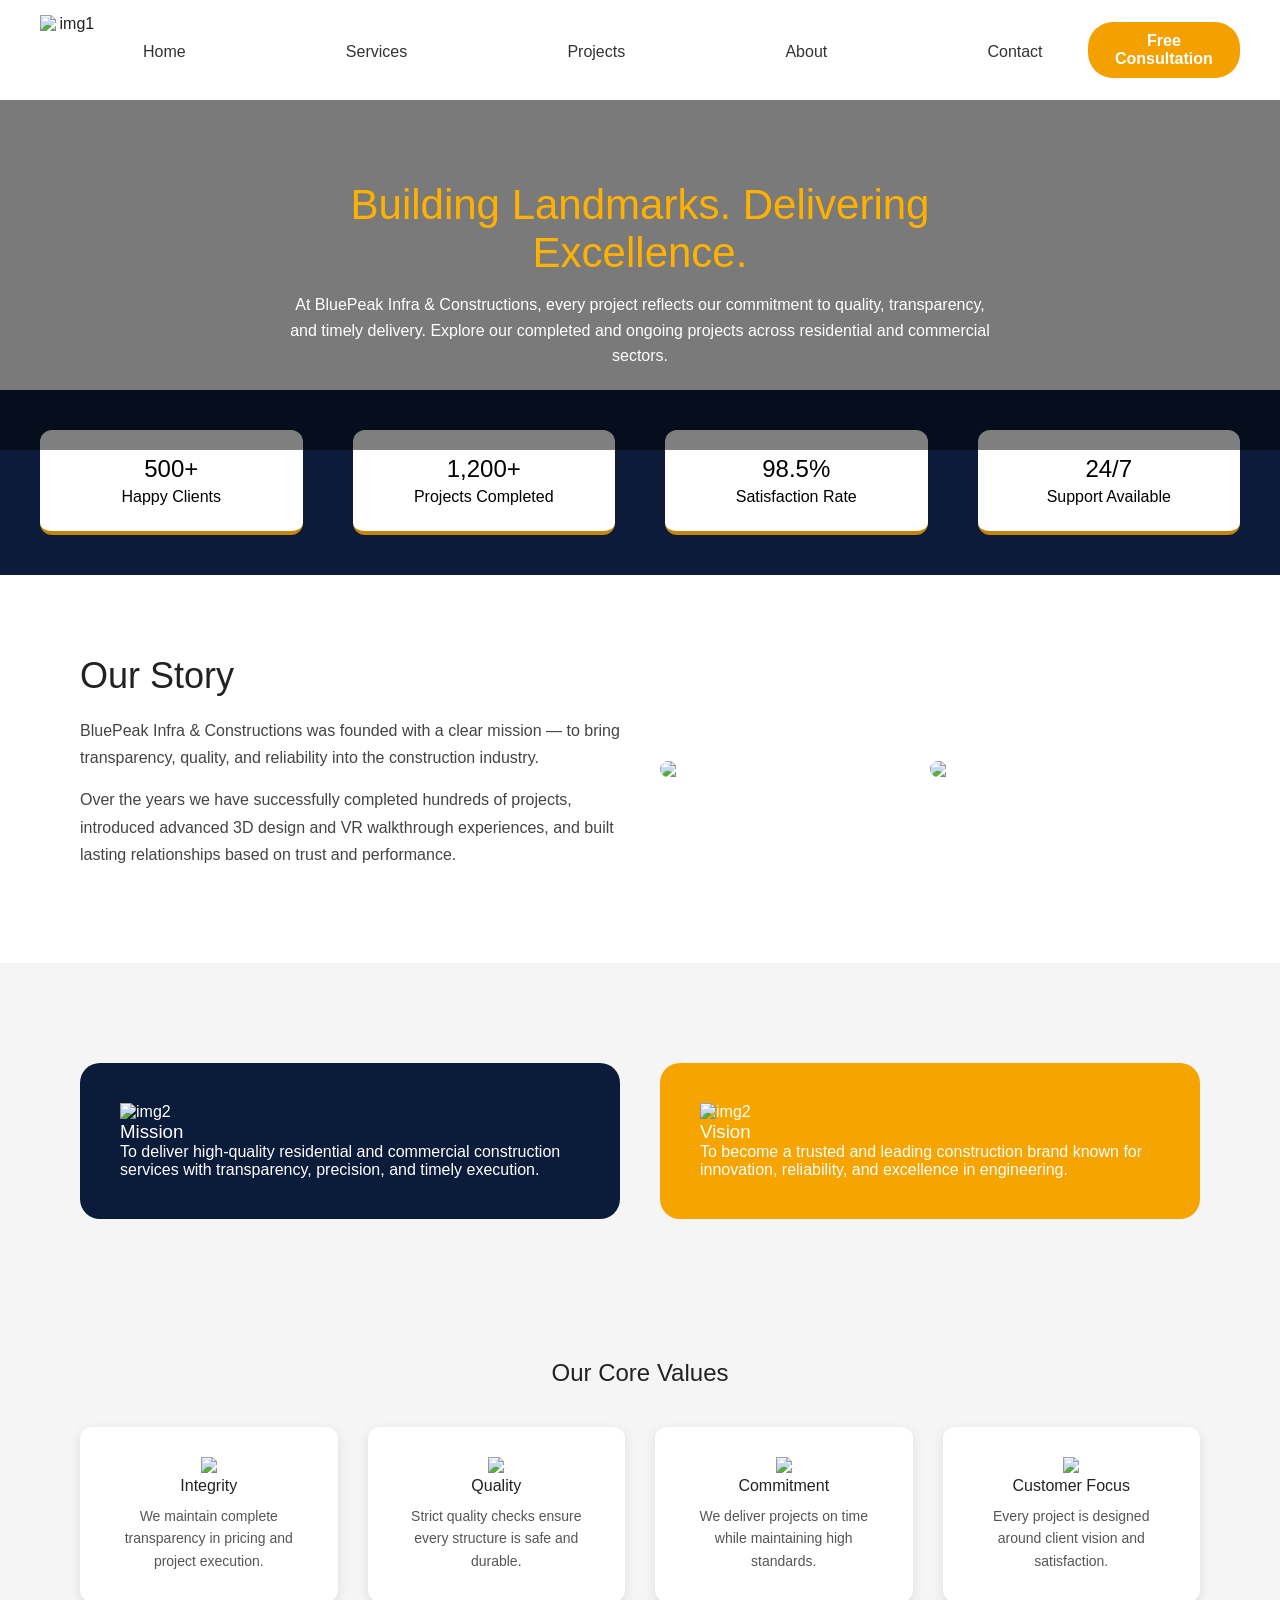
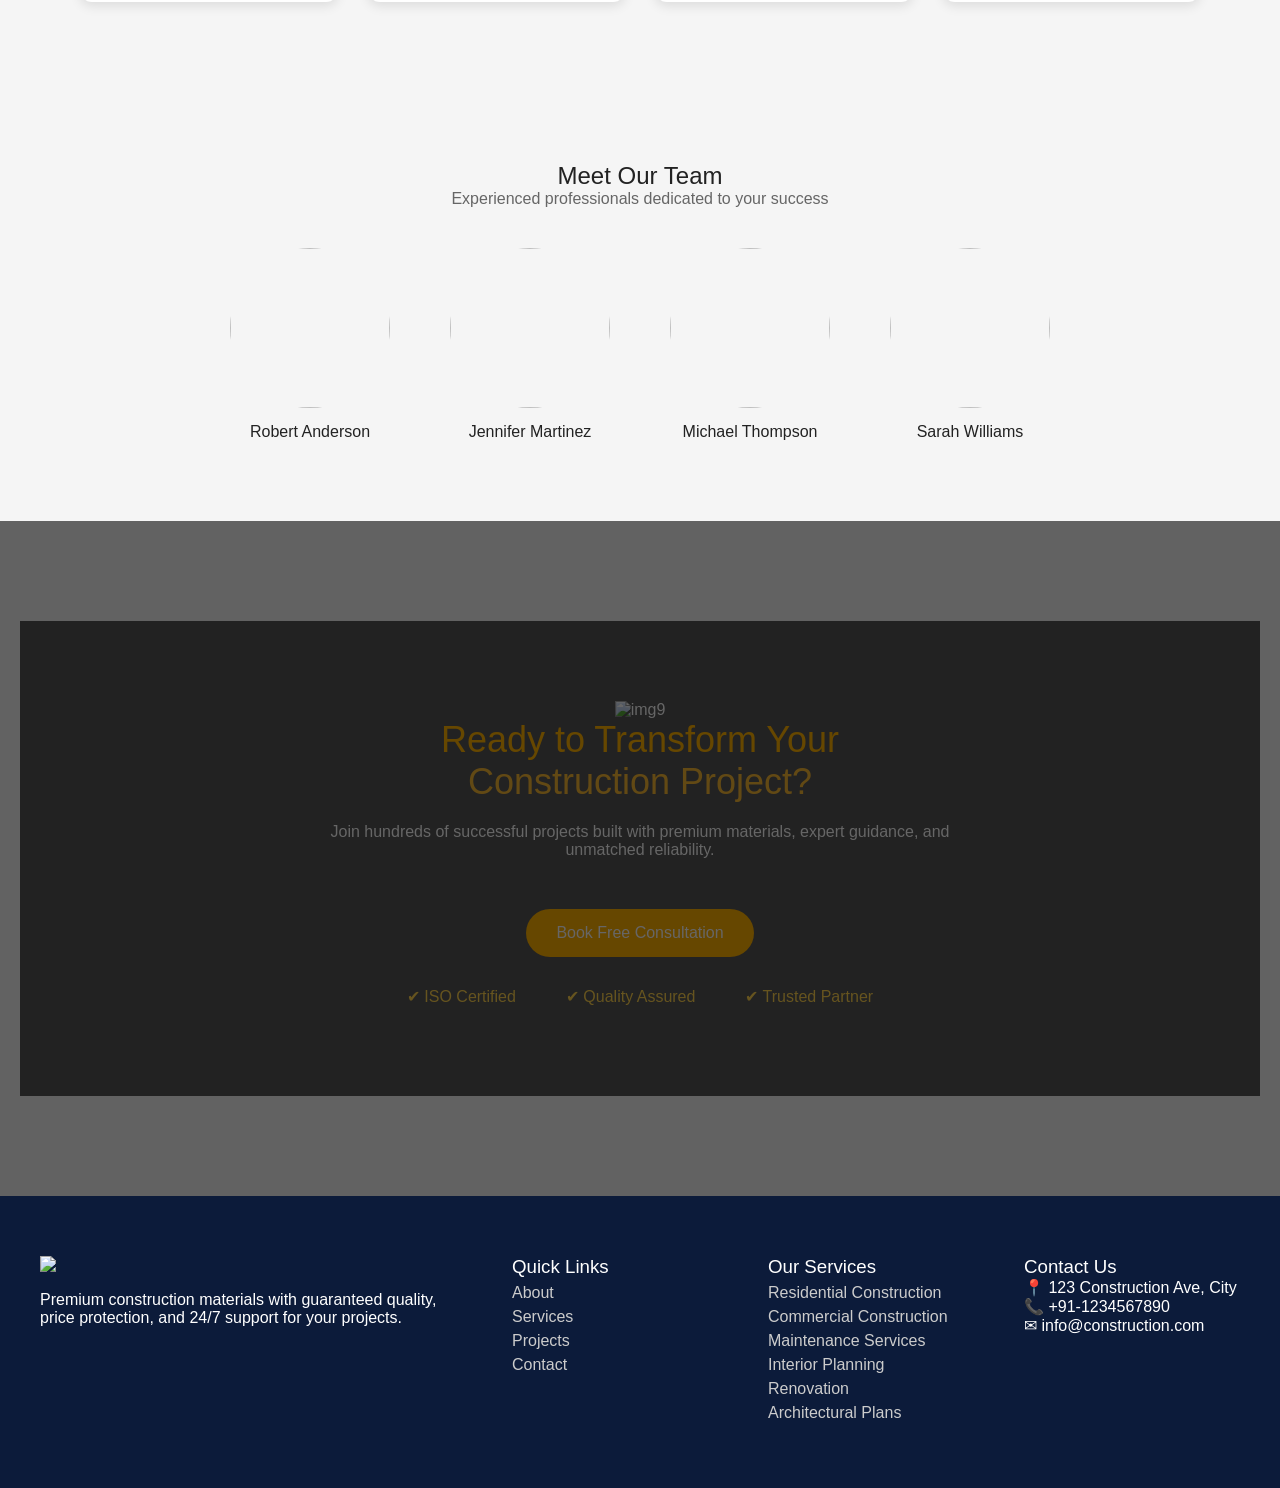
==== about.html @ 659f1d64 "constructsite" ====
<!DOCTYPE html>
<html lang="en">
<head>
<meta charset="UTF-8">
<meta name="viewport" content="width=device-width, initial-scale=1.0">
<title>BluePeak Construction</title>
  <link rel="preconnect" href="https://fonts.googleapis.com">
<link rel="preconnect" href="https://fonts.gstatic.com" crossorigin>
<link href="https://fonts.googleapis.com/css2?family=Oswald:wght@200..700&display=swap" rel="stylesheet">
<link rel="stylesheet" href="/Assets/css/style.css">
<link rel="stylesheet" href="/css/style.css">
<link rel="stylesheet" href="/images/image.png">
</head>

<body>

<!-- Navbar -->
<header>

  <div class="overall">
       <nav>
    <img src="/Assets/css/images/image1.png" alt="img1">
    <ul>
      <li><a href="/Assets/index.html">Home</a></li>
      <li><a href="/Assets/services.html">Services</a></li>
      <li><a href="/Assets/projects.html">Projects</a></li>
      <li><a href="/Assets/about.html">About</a></li>
      <li><a href="/Assets/contact.html">Contact</a></li>
      </ul>
    <button class="consult-btn">Free Consultation</button>
     </nav>
  </div>
</header>

<!-- HERO -->

<section class="hero">

<div class="hero-content">

<h1>Building Landmarks. Delivering Excellence.</h1>

<p>
At BluePeak Infra & Constructions, every project reflects our commitment
to quality, transparency, and timely delivery. Explore our completed and
ongoing projects across residential and commercial sectors.
</p>

</div>

</section>



<!-- STATS -->

<section class="stats">

<div class="stat-card">
<h2>500+</h2>
<p>Happy Clients</p>
</div>

<div class="stat-card">
<h2>1,200+</h2>
<p>Projects Completed</p>
</div>

<div class="stat-card">
<h2>98.5%</h2>
<p>Satisfaction Rate</p>
</div>

<div class="stat-card">
<h2>24/7</h2>
<p>Support Available</p>
</div>

</section>



<!-- OUR STORY -->

<section class="story">

<div class="story-text">

<h2>Our Story</h2>

<p>
BluePeak Infra & Constructions was founded with a clear mission —
to bring transparency, quality, and reliability into the construction
industry.
</p>

<p>
Over the years we have successfully completed hundreds of projects,
introduced advanced 3D design and VR walkthrough experiences, and
built lasting relationships based on trust and performance.
</p>

</div>

<div class="story-images">

<img src="/Assets/images/image22.png">
<img src="/Assets/images/image23.png">

</div>

</section>



<!-- MISSION & VISION -->

<section class="mission-vision">

<div class="mission">
<img src="/Assets/images/image37.png" alt="img2" width="100">
<h3>Mission</h3>

<p>
To deliver high-quality residential and commercial construction services
with transparency, precision, and timely execution.
</p>

</div>

<div class="vision">
<img src="/Assets/images/image38.jpg" alt="img2" width="100">
<h3>Vision</h3>

<p>
To become a trusted and leading construction brand known for
innovation, reliability, and excellence in engineering.
</p>

</div>

</section>



<!-- CORE VALUES -->

<section class="values">

<h2>Our Core Values</h2>

<div class="value-container">

<div class="value-card">
  <img src="/Assets/images/image28.png" width="100">
<h4>Integrity</h4>
<p>We maintain complete transparency in pricing and project execution.</p>
</div>

<div class="value-card">
  <img src="/Assets/images/image30.png" width="100">
<h4>Quality</h4>
<p>Strict quality checks ensure every structure is safe and durable.</p>
</div>

<div class="value-card">
  <img src="/Assets/images/image31.png" width="100">
<h4>Commitment</h4>
<p>We deliver projects on time while maintaining high standards.</p>
</div>

<div class="value-card">
  <img src="/Assets/images/image32.png" width="100">
<h4>Customer Focus</h4>
<p>Every project is designed around client vision and satisfaction.</p>
</div>

</div>

</section>



<!-- TEAM -->

<section class="team">

<h2>Meet Our Team</h2>

<p class="team-sub">
Experienced professionals dedicated to your success
</p>

<div class="team-container">

<div class="member">
<img src="/Assets/images/image33.png">
<h4>Robert Anderson</h4>
</div>

<div class="member">
<img src="/Assets/images/image35.png">
<h4>Jennifer Martinez</h4>
</div>

<div class="member">
<img src="/Assets/images/image36.png">
<h4>Michael Thompson</h4>
</div>

<div class="member">
<img src="/Assets/images/image34.png">
<h4>Sarah Williams</h4>
</div>

</div>

</section>
<!-- CTA SECTION -->
<section class="cta">

<div class="cta-overlay" >
<img src="/Assets/images/image9.png" alt="img9">

<h2>Ready to Transform Your<br> <span>Construction Project?</span></h2>

<p>
Join hundreds of successful projects built with premium materials,
expert guidance, and unmatched reliability.
</p>

<button>Book Free Consultation</button>

<div class="cta-features">
<span>✔ ISO Certified</span>
<span>✔ Quality Assured</span>
<span>✔ Trusted Partner</span>
</div>

</section>
<!-- FOOTER -->
<footer>

<div class="footer-container">

<div class="footer-logo">
<img src="/Assets/images/image1.png">
<p>
Premium construction materials with guaranteed quality,
price protection, and 24/7 support for your projects.
</p>
</div>

<div class="footer-links">
<h3>Quick Links</h3>
<a href="#">About</a>
<a href="#">Services</a>
<a href="#">Projects</a>
<a href="#">Contact</a>
</div>

<div class="footer-services">
<h3>Our Services</h3>
<a href="#">Residential Construction</a>
<a href="#">Commercial Construction</a>
<a href="#">Maintenance Services</a>
<a href="#">Interior Planning</a>
<a href="#">Renovation</a>
<a href="#">Architectural Plans</a>
</div>

<div class="footer-contact">
<h3>Contact Us</h3>
<p>📍 123 Construction Ave, City</p>
<p>📞 +91-1234567890</p>
<p>✉ info@construction.com</p>
</div>

</div>

</footer>

</body>
</html>
---- css/style.css ----
*{
margin:0;
padding:0;
box-sizing:border-box;
font-family:oswald;
font-weight: 100;
}

/* NAVBAR */

.navbar{
display:flex;
justify-content:space-between;
align-items:center;
padding:15px 80px;
background:#f3f3f3;
}

.logo img{
height:50px;
}

.nav-links a{
margin:0 18px;
text-decoration:none;
color:#333;
font-weight:500;
}

.nav-links a:first-child{
color:#f4a100;
}

.consult-btn{
background:#f4a100;
border:none;
padding:10px 20px;
border-radius:25px;
cursor:pointer;
font-weight:600;
}



/* HERO */

.hero{
height: 350vh;
background:("/Assets/css/images/image9.png") center/cover;
display:flex;
align-items:center;
justify-content:space-evenly;
padding:0 100px;
position:relative;
}
.hero{
 width: 100%;
    height: 100vh;
    margin: auto;
    overflow: hidden;

  }
.hero>img{
  width: 150%;
        height: 100%;
        animation-name: BannerImg;
        animation-duration: 5s;
        animation-timing-function: ease;
        animation-iteration-count: infinite;

}

@keyframes BannerImg{
    0%{transform: scale(1.0);width: 80%;height: 80vh;}
    50%{transform: scale(1.3);width: 80%;height: 80vh;}
    100%{transform: scale(1.0);width: 80%;height: 80vh;}
}

.hero-text{
position: relative;
    height: 100vh;
    display: flex;
    justify-content: space-evenly;
    align-items: center;
    color: white;
background-color: rgba(40,52,81, .92);
}



/* DARK OVERLAY */

.hero::before{
content:"";
position:absolute;
top:0;
left:0;
width:100%;
height:100%;
background:rgba(0,0,0,0.45);
}

.hero-text{
color:white;
max-width:550px;
position:relative;
}

.hero-text h1{
font-size:60px;
font-weight:300;
line-height:1.2;
}

.hero-text span{
color:#f4a100;
font-weight:700;
}

.hero-text p{
margin-top:20px;
font-size:18px;
color:#ddd;
}



/* FORM CARD */

.form-card{
position:relative;
width:350px;
background:rgba(255,255,255,0.08);
padding:30px;
border-radius:12px;
border:2px solid #f4a100;
backdrop-filter:blur(10px);
}

.form-card h2{
color:white;
margin-bottom:20px;
text-align:center;
}

.form-card input,
.form-card select{
width:100%;
padding:12px;
margin:10px 0;
border-radius:8px;
border:none;
font-size:14px;
}

.form-card label{
color:white;
font-size:14px;
margin-top:10px;
display:block;
}

.book-btn{
margin-top:15px;
width:100%;
padding:12px;
border:none;
background:#f4a100;
border-radius:25px;
font-weight:600;
cursor:pointer;
}

/* SERVICES */

/* NAVBAR */

header{
background:white;
padding:15px 40px;
align-items:center;
justify-content:space-evenly;
text-align: center;
}


.nav-overall{
   width: 70px;
   height: 70px;
   display:flex;
   
}

nav>img{

    width: 70px;
    height: 70px;
}
nav{

    display: flex;
    justify-content: space-evenly;
    align-items: center;
    

}
nav>ul
{
    display:flex;
    justify-content: space-evenly;
    width: 100%;
    height: 100%;
    gap: 100px;
    align-items:center;
}
nav>ul>li{
    list-style-type: none;
    font-family: 'oswald';
    font-weight: 600;
    
}
nav>button{
    background-color: orange;
    padding: 10px 20px 10px 8px;
    border: none;
    border-radius: 30px;

}
nav>button>span{
    background-color: white;
    padding: 5px 10px;
    border-radius: 18px;
   
}
nav a{
margin:0 15px;
text-decoration:none;
color:#333;
font-weight:500;
}


.services{
padding:60px;
text-align:center;
}

.service-grid{
display:grid;
grid-template-columns:repeat(3,1fr);
gap:30px;
margin-top:40px;
}

.card{
background:white;
padding:15px;
border-radius:8px;
flex-wrap: wrap;
    gap: 1.5rem;
    display: block;
    
}

.card img{
width:100%;
border-radius:6px;
flex: 1 1 40rem;
animation: fadeLeft .4s linear .4s backwards;
}

.card h3{
margin-top:10px;
}

.card p{
font-size:14px;
color:#555;
}


/* CLIENTS */

.clients{
background:#0b1d3a;
color:white;
text-align:center;
padding:50px;
}

.clients h2{
color:#ffb400;
margin-bottom:10px;
}


/* WHY */

.why{
padding:60px;
text-align:center;
}

.why-grid{
display:flex;
gap:20px;
margin-top:40px;

}

.why-card{
background:white;
padding:20px;
border-radius:8px;
padding:15px;
border-radius:8px;
flex-wrap: wrap;
gap: 1.5rem;
display: block;
}

@media(max-width:900px){

.hero{
flex-direction:column;
text-align:center;
padding:40px;
}

.hero-text h1{
font-size:36px;
}

.service-grid{
grid-template-columns:repeat(2,1fr);
}

.why-grid{
grid-template-columns:repeat(2,1fr);
}

}

@media(max-width:600px){

header{
padding:15px 20px;
}

nav{
position:absolute;
top:70px;
left:0;
width:100%;
background:white;
display:none;
flex-direction:column;
text-align:center;
}

nav a{
display:block;
padding:15px;
border-bottom:1px solid #eee;
}

nav.active{
display:flex;
}

.menu-toggle{
display:block;
}

.consult-btn{
display:none;
}

.service-grid{
grid-template-columns:1fr;
}

.why-grid{
grid-template-columns:1fr;
}

.hero-text h1{
font-size:28px;
}

}


*{
margin:0;
padding:0;
box-sizing:border-box;
font-family:Arial, Helvetica, sans-serif;
}

body{
background:#f5f7fb;
}

/* TESTIMONIAL */

.testimonial{
background:#0c1b3a;
color:white;
text-align:center;
padding:80px 20px;
}

.testimonial h2{
font-size:32px;
margin-bottom:10px;
}

.sub{
color:#bbb;
margin-bottom:40px;
}

.testimonial-card{
background:#2c3b55;
max-width:700px;
margin:auto;
padding:30px;
border-radius:10px;
}

.quote{
font-size:40px;
color:#f7b733;
}

.stars{
color:#f7b733;
font-size:20px;
margin:10px 0;
}

.review{
line-height:1.6;
margin-bottom:20px;
}

.client{
display:flex;
align-items:center;
gap:15px;
justify-content:center;
}

.client img{
width:50px;
height:50px;
border-radius:50%;
}

.stats{
display:flex;
justify-content:space-around;
margin-top:50px;
flex-wrap:wrap;
}

.stats h3{
color:#f7b733;
font-size:28px;
}

/* PARTNERS */

.partners{
text-align:center;
padding:60px 20px;
background:#fff;
}

.partners h2{
margin-bottom:10px;
}

.logos{
margin-top:30px;
display:flex;
flex-wrap:wrap;
justify-content:center;
gap:30px;
}

.logos img{
height:40px;
filter:grayscale(100%);
}

/* CTA */

.cta{
padding:100px 20px;
position:relative;
}

.cta-overlay{
background:rgba(10,25,60,0.85);
padding:60px;
text-align:center;
color:white;
}

.cta h2{
font-size:34px;
margin-bottom:20px;
}

.cta span{
color:#f7b733;
}

.cta p{
max-width:700px;
margin:auto;
margin-bottom:25px;
}

.cta button{
background:#f7b733;
border:none;
padding:14px 28px;
font-size:16px;
border-radius:30px;
cursor:pointer;
}

.cta-features{
margin-top:25px;
display:flex;
justify-content:center;
gap:30px;
flex-wrap:wrap;
}

/* about section */
*{
margin:0;
padding:0;
box-sizing:border-box;
font-family:Arial, Helvetica, sans-serif;
}

/* NAVBAR */

.navbar{
display:flex;
justify-content:space-between;
align-items:center;
padding:15px 80px;
background:#f3f3f3;
}

.logo img{
height:50px;
}

.nav-links a{
margin:0 18px;
text-decoration:none;
color:#333;
font-weight:500;
}

.nav-links a:first-child{
color:#f4a100;
}

.consult-btn{
background:#f4a100;
border:none;
padding:10px 20px;
border-radius:25px;
cursor:pointer;
font-weight:600;
}


/* HERO */

.hero{
height:420px;
background:url("/Assets/images/image28.png") center/cover;
display:flex;
align-items:center;
justify-content:center;
text-align:center;
color:white;
position:relative;
}

.hero::before{
content:"";
position:absolute;
width:100%;
height:100%;
background:rgba(0,0,0,0.5);
}

.hero-content{
position:relative;
max-width:700px;
}

.hero h1{
font-size:42px;
color:#f6a400;
margin-bottom:15px;
}

.hero p{
line-height:1.6;
}


/* STATS */

.stats{
display:flex;
justify-content:center;
gap: 50px;
margin-top:-60px;
padding-bottom:80px;
}

.stat-card {
background:white;
text-decoration-color: rgb(17, 17, 17);
padding:25px 40px;
border-radius:12px;
text-align:center;
background: white;
color:black;
border-bottom:4px solid #c5840d;


}


.stat-card h2{
color:black;
margin-bottom:5px;
}



/* STORY */

.story{
display:flex;
gap:40px;
padding:80px;
align-items:center;
background:white;
}

.story-text{
flex:1;
}

.story-text h2{
margin-bottom:20px;
font-size:30px;
}

.story-images{
display:flex;
gap:20px;
}

.story-images img{
width:250px;
border-radius:12px;
}


/* MISSION VISION */

.mission-vision{
display:flex;
gap:30px;
padding:60px 80px;
}

.mission{
background:#0b1b3a;
color:white;
padding:40px;
border-radius:20px;
flex:1;
}

.vision{
background:#f6a400;
color:white;
padding:40px;
border-radius:20px;
flex:1;
}


/* VALUES */

.values{
padding:80px;
text-align:center;
}

.values h2{
margin-bottom:40px;
}

.value-container{
display:flex;
gap:30px;
justify-content:center;
}

.value-card{
background:white;
padding:30px;
border-radius:12px;
box-shadow:0 5px 15px rgba(0,0,0,0.08);
width:250px;
}

.value-card h4{
margin-bottom:10px;
}


/* TEAM */

.team{
padding:80px;
text-align:center;
}

.team-sub{
margin-bottom:40px;
color:#666;
}

.team-container{
display:flex;
justify-content:center;
gap:50px;
font-weight:bolder;
}

.member img{
width:160px;
height:160px;
border-radius:50%;
object-fit:cover;
margin-bottom:15px;
}

.cta-overlay{
background:rgba(0,0,0,0.65);
padding:80px 20px;
width:100%;
}

.cta-overlay h1{
color:#f6b600;
font-size:40px;
margin-bottom:15px;
}

.cta-overlay p{
color:white;
font-size:16px;
margin-bottom:30px;
}

.cta-btn{
background:#f6b600;
border:none;
padding:14px 28px;
font-size:16px;
border-radius:25px;
cursor:pointer;
font-weight:bold;
}

.cta-btn:hover{
background:#ffcc33;
}
/* FOOTER */

footer{
background:#0c1b3a;
color:white;
padding:60px 20px;
}

.footer-container{
max-width:1200px;
margin:auto;
display:grid;
grid-template-columns:2fr 1fr 1fr 1fr;
gap:40px;
}

footer a{
display:block;
color:#ccc;
text-decoration:none;
margin:6px 0;
}

footer a:hover{
color:#f7b733;
}

.footer-logo img{
width:180px;
margin-bottom:15px;
}

/* RESPONSIVE */

@media(max-width:900px){

.footer-container{
grid-template-columns:1fr 1fr;
}
}

@media only screen and (max-width:330px){
    nav{
        display: block;
        text-align: center;
    }
    nav>ul{
        display: block;
        text-align: center;
        width: 100%;
        margin: 10px 0px;
    }
  }

  /* contact section */
  /* NAVBAR */

header{
background:white;
padding:15px 40px;
align-items:center;
justify-content:space-evenly;
text-align: center;
}


.nav-overall{
   width: 70px;
   height: 70px;
   display:flex;
   
}

nav>img{

    width: 70px;
    height: 70px;
}
nav{

    display: flex;
    justify-content: space-evenly;
    align-items: center;
    

}
nav>ul
{
    display:flex;
    justify-content: space-evenly;
    width: 100%;
    height: 100%;
    gap: 100px;
    align-items:center;
}
nav>ul>li{
    list-style-type: none;
    font-family: 'oswald';
    font-weight: 600;
    
}
nav>button{
    background-color: orange;
    padding: 10px 20px 10px 8px;
    border: none;
    border-radius: 30px;

}
nav>button>span{
    background-color: white;
    padding: 5px 10px;
    border-radius: 18px;
   
}
nav a{
margin:0 15px;
text-decoration:none;
color:#333;
font-weight:500;
}
/* HERO */

.hero{
height:420px;
background:url("/Assets/images/image28.png") center/cover;
display:flex;
align-items:center;
justify-content:center;
text-align:center;
color:white;
position:relative;
}

.hero::before{
content:"";
position:absolute;
width:100%;
height:100%;
background:rgba(0,0,0,0.5);
}

.hero-content{
position:relative;
max-width:700px;
}

.hero h1{
font-size:42px;
color:#f6a400;
margin-bottom:15px;
}

.hero p{
line-height:1.6;
}

  
.contact-section {
  padding: 60px 40px;
}

.container {
  display: flex;
  gap: 40px;
}

/* LEFT SIDE */
.contact-left {
  flex: 1;
}

.contact-left h2 {
  font-size: 32px;
  margin-bottom: 30px;
}

.contact-left span {
  color: orange;
}

.info-grid {
  display: grid;
  grid-template-columns: repeat(2, 1fr);
  gap: 20px;
}

.card {
  background: #fff;
  padding: 20px;
  border-radius: 10px;
  box-shadow: 0 4px 10px rgba(0,0,0,0.1);
}

.card h3 {
  margin-bottom: 10px;
}

/* RIGHT SIDE */
.contact-right {
  flex: 1;
  background: #fff;
  padding: 30px;
  border-radius: 10px;
}

.contact-right h2 {
  margin-bottom: 20px;
}

form {
  display: flex;
  flex-direction: column;
  gap: 15px;
}

.form-row {
  display: flex;
  gap: 10px;
}

input, select, textarea {
  width: 100%;
  padding: 12px;
  border-radius: 8px;
  border: 1px solid #ddd;
  font-size: 14px;
}

textarea {
  height: 120px;
  resize: none;
}

button {
  background: orange;
  color: #fff;
  padding: 12px;
  border: none;
  border-radius: 25px;
  cursor: pointer;
  font-size: 16px;
}

button:hover {
  background: #e69500;
}


/* RESPONSIVE */
@media (max-width: 768px) {
  .container {
    flex-direction: column;
  }

  .info-grid {
    grid-template-columns: 1fr;
  }

  .form-row {
    flex-direction: column;
  }
}
.story-section{
background:#f4f4f4;
padding:80px 80px;
font-family:Arial;
}

/* STORY AREA */

.story-container{
display:flex;
gap:60px;
align-items:flex-start;
margin-bottom:60px;
}

.story-text{
flex:1;
}

.story-text h2{
font-size:36px;
margin-bottom:20px;
}

.story-text p{
line-height:1.7;
color:#444;
margin-bottom:15px;
}

.story-images{
flex:1;
position:relative;
}

.img-large{
width:70%;
border-radius:15px;
}

.img-small{
width:45%;
position:absolute;
right:0;
top:40px;
border-radius:15px;
}

/* MISSION VISION */

.mission-vision{
display:flex;
gap:40px;
margin-top:40px;
}

.mission-card,
.vision-card{
flex:1;
padding:40px;
border-radius:20px;
color:white;
}

.mission-card{
background:#0c1b33;
}

.vision-card{
background:#f59e0b;
}

.icon{
font-size:35px;
margin-bottom:15px;
}

.mission-card h3,
.vision-card h3{
font-size:24px;
margin-bottom:15px;
}

.mission-card p,
.vision-card p{
line-height:1.6;
}
.values-team{
padding:80px 60px;
background:#f4f4f4;
text-align:center;
font-family:Arial;
}

.section-title{
font-size:32px;
margin-bottom:40px;
}

/* Core Values */

.values-container{
display:flex;
justify-content:center;
gap:30px;
flex-wrap:wrap;
margin-bottom:80px;
}

.value-card{
background:white;
padding:30px;
width:260px;
border-radius:12px;
box-shadow:0 4px 12px rgba(0,0,0,0.1);
text-align:center;
}

.value-card .icon{
font-size:32px;
margin-bottom:10px;
}

.value-card h3{
margin-bottom:10px;
}

.value-card p{
font-size:14px;
color:#555;
line-height:1.6;
}

/* Team Section */

.team-title{
margin-top:20px;
}

.team-subtitle{
color:#666;
margin-bottom:40px;
}

.team-container{
display:flex;
justify-content:center;
gap:60px;
flex-wrap:wrap;
}

.team-card{
text-align:center;
}

.team-card img{
width:180px;
height:180px;
border-radius:50%;
object-fit:cover;
margin-bottom:10px;
}

.team-card h4{
font-size:18px;
}
*{
margin:0;
padding:0;
box-sizing:border-box;
font-family:Arial, Helvetica, sans-serif;
}

/* MAP SECTION */

.map-section{
padding:60px 120px;
background:#f4f4f4;
}

.map-container{
position:relative;
border-radius:15px;
overflow:hidden;
}

.map-img{
width:100%;
height:350px;
object-fit:cover;
border-radius:15px;
}

.location-card{
position:absolute;
top:30px;
left:30px;
background:white;
padding:20px 25px;
border-radius:12px;
box-shadow:0 5px 20px rgba(0,0,0,0.1);
}

.location-card h3{
font-size:18px;
margin-bottom:5px;
}

.location-card p{
color:#555;
font-size:14px;
}



/* CTA SECTION */

.cta-section{
height:420px;
display:flex;
align-items:center;
justify-content:center;
text-align:center;
position:relative;
}

.cta-overlay{
background:rgba(0,0,0,0.65);
padding:80px 20px;
width:100%;
}

.cta-overlay h1{
color:#f6b600;
font-size:40px;
margin-bottom:15px;
}

.cta-overlay p{
color:white;
font-size:16px;
margin-bottom:30px;
}

.cta-btn{
background:#f6b600;
border:none;
padding:14px 28px;
font-size:16px;
border-radius:25px;
cursor:pointer;
font-weight:bold;
}

.cta-btn:hover{
background:#ffcc33;
}

/* FOOTER */

footer{
background:#0c1b3a;
color:white;
padding:60px 20px;
}

.footer-container{
max-width:1200px;
margin:auto;
display:grid;
grid-template-columns:2fr 1fr 1fr 1fr;
gap:40px;
}

footer a{
display:block;
color:#ccc;
text-decoration:none;
margin:6px 0;
}

footer a:hover{
color:#f7b733;
}

.footer-logo img{
width:180px;
margin-bottom:15px;
}

/* RESPONSIVE */

@media(max-width:900px){

.footer-container{
grid-template-columns:1fr 1fr;
}
}

/*service section*/
/* NAVBAR */

header{
background:white;
padding:15px 40px;
align-items:center;
justify-content:space-evenly;
text-align: center;
}


.nav-overall{
   width: 70px;
   height: 70px;
   display:flex;
   
}

nav>img{

    width: 70px;
    height: 70px;
}
nav{

    display: flex;
    justify-content: space-evenly;
    align-items: center;
    

}
nav>ul
{
    display:flex;
    justify-content: space-evenly;
    width: 100%;
    height: 100%;
    gap: 100px;
    align-items:center;
}
nav>ul>li{
    list-style-type: none;
    font-family: 'oswald';
    font-weight: 600;
    
}
nav>button{
    background-color: orange;
    padding: 10px 20px 10px 8px;
    border: none;
    border-radius: 30px;

}
nav>button>span{
    background-color: white;
    padding: 5px 10px;
    border-radius: 18px;
   
}
/* NAVBAR */

header{
background:white;
padding:15px 40px;
align-items:center;
justify-content:space-evenly;
text-align: center;
}


.nav-overall{
   width: 70px;
   height: 70px;
   display:flex;
   
}

nav>img{

    width: 70px;
    height: 70px;
}
nav{

    display: flex;
    justify-content: space-evenly;
    align-items: center;
    

}
nav>ul
{
    display:flex;
    justify-content: space-evenly;
    width: 100%;
    height: 100%;
    gap: 100px;
    align-items:center;
}
nav>ul>li{
    list-style-type: none;
    font-family: 'oswald';
    font-weight: 600;
    
}
nav>button{
    background-color: orange;
    padding: 10px 20px 10px 8px;
    border: none;
    border-radius: 30px;

}
nav>button>span{
    background-color: white;
    padding: 5px 10px;
    border-radius: 18px;
   
}
nav a{
margin:0 15px;
text-decoration:none;
color:#333;
font-weight:500;
}
nav a{
margin:0 15px;
text-decoration:none;
color:#333;
font-weight:500;
}

*{
margin:0;
padding:0;
box-sizing:border-box;
font-family:Arial, Helvetica, sans-serif;
}

body{
background:#f4f4f4;
color:#222;
}

/* HERO */

.hero{
height:450px;
background:url("/Assets/images/image28.png") center/cover;
position:relative;
display:flex;
align-items:center;
justify-content:center;
}

.hero-overlay{
background:rgba(0,0,0,0.6);
padding:40px;
text-align:center;
color:#fff;
width:100%;
}

.hero h1{
font-size:40px;
margin-bottom:15px;
color:#f5a000;
}

.hero p{
max-width:700px;
margin:auto;
line-height:1.6;
}

/* SERVICES */

.services{
width:90%;
max-width:1200px;
margin:80px auto;
}

.service-row{
display:flex;
align-items:center;
gap:60px;
margin-bottom:100px;
}

.service-row.reverse{
flex-direction:row-reverse;
}

.service-image img{
width:100%;
max-width:550px;
border-radius:15px;
}

.service-content{
flex:1;
}

.service-content h2{
font-size:30px;
margin-bottom:10px;
}

.service-content h4{
margin-bottom:15px;
color:#555;
}

.service-content p{
margin-bottom:15px;
line-height:1.6;
color:#444;
}

.service-content ul{
list-style:none;
margin-bottom:20px;
}

.service-content ul li{
margin-bottom:8px;
padding-left:18px;
position:relative;
}

.service-content ul li::before{
content:"•";
color:#f5a000;
font-weight:bold;
position:absolute;
left:0;
}

/* BUTTON */

.btn{
display:inline-block;
padding:12px 25px;
background:#f5a000;
color:#fff;
border-radius:30px;
text-decoration:none;
font-weight:bold;
transition:0.3s;
}

.btn:hover{
background:#d68900;
}

/* FOOTER */

footer{
background:#0c1b3a;
color:white;
padding:60px 20px;
}

.footer-container{
max-width:1200px;
margin:auto;
display:grid;
grid-template-columns:2fr 1fr 1fr 1fr;
gap:40px;
}

footer a{
display:block;
color:#ccc;
text-decoration:none;
margin:6px 0;
}

footer a:hover{
color:#f7b733;
}

.footer-logo img{
width:180px;
margin-bottom:15px;
}

/* RESPONSIVE */

@media(max-width:900px){

.footer-container{
grid-template-columns:1fr 1fr;
}
}

/* RESPONSIVE */

@media(max-width:992px){
.service-row{
flex-direction:column;
text-align:center;
}

.service-row.reverse{
flex-direction:column;
}

.service-image img{
max-width:100%;
}
}


/* projects section */
/* NAVBAR */

header{
background:white;
padding:15px 40px;
align-items:center;
justify-content:space-evenly;
text-align: center;
}


.nav-overall{
   width: 70px;
   height: 70px;
   display:flex;
   
}

nav>img{

    width: 70px;
    height: 70px;
}
nav{

    display: flex;
    justify-content: space-evenly;
    align-items: center;
    

}
nav>ul
{
    display:flex;
    justify-content: space-evenly;
    width: 100%;
    height: 100%;
    gap: 100px;
    align-items:center;
}
nav>ul>li{
    list-style-type: none;
    font-family: 'oswald';
    font-weight: 600;
    
}
nav>button{
    background-color: orange;
    padding: 10px 20px 10px 8px;
    border: none;
    border-radius: 30px;

}
nav>button>span{
    background-color: white;
    padding: 5px 10px;
    border-radius: 18px;
   
}
nav a{
margin:0 15px;
text-decoration:none;
color:#333;
font-weight:500;
}

body{
font-family:Arial;
margin:0;
background:#f5f5f5;
}


/* HERO */

.hero{
height:350px;
background:url("/Assets/images/image28.png") center/cover;
display:flex;
align-items:center;
justify-content:center;
text-align:center;
color:white;
}

.hero-overlay{
background:rgba(0,0,0,0.5);
padding:60px;
width:100%;
}

.hero h1{
font-size:42px;
color:#ffb100;
}

.hero p{
width:700px;
margin:auto;
}


/* FILTER BUTTONS */

.filters{
text-align:center;
margin:40px;
}

.filters button{
border:2px solid #f3a000;
background:white;
padding:10px 25px;
margin:10px;
border-radius:30px;
cursor:pointer;
}

.filters .active{
background: white;
color:black;
}


/* PROJECT GRID */

.projects{
display:grid;
grid-template-columns:repeat(3,1fr);
gap:30px;
padding:40px 80px;
}

.project-card{
background:white;
border-radius:12px;
overflow:hidden;
box-shadow:0 4px 10px rgba(0,0,0,0.1);
}

.project-card img{
width:100%;
height:220px;
object-fit:cover;
}

.project-card h3{
padding:10px 20px 0;
}

.project-card p{
padding:0 20px;
color:gray;
}

.project-card a{
display:block;
padding:15px 20px 20px;
color:#f3a000;
text-decoration:none;
font-weight:bold;
}


/* CTA */

.cta{
background:url("cta.jpg") center/cover;
padding:100px 20px;
text-align:center;
color:white;
position:relative;
}

.cta::before{
content:"";
position:absolute;
top:0;
left:0;
width:100%;
height:100%;
background:rgba(0,0,0,0.6);
}

.cta-content{
position:relative;
max-width:800px;
margin:auto;
}

.cta h2{
font-size:36px;
color:#ffb100;
}

.cta button{
margin-top:20px;
padding:15px 30px;
background:#ffb100;
border:none;
border-radius:30px;
font-size:16px;
cursor:pointer;
}

.cta-features{
margin-top:20px;
}

.cta-features span{
margin:10px;
color:#ffd24d;
}


/* FOOTER */

footer{
background:#0c1b3a;
color:white;
padding:60px 20px;
}

.footer-container{
max-width:1200px;
margin:auto;
display:grid;
grid-template-columns:2fr 1fr 1fr 1fr;
gap:40px;
}

footer a{
display:block;
color:#ccc;
text-decoration:none;
margin:6px 0;
}

footer a:hover{
color:#f7b733;
}

.footer-logo img{
width:180px;
margin-bottom:15px;
}

/* RESPONSIVE */

@media(max-width:900px){

.footer-container{
grid-template-columns:1fr 1fr;
}

.stats{
gap:30px;
}

}

@media(max-width:600px){

.footer-container{
grid-template-columns:1fr;
text-align:center;
}

.client{
flex-direction:column;
}

}

/* VR SECTION */

.vr-section {
background: center/cover no-repeat;
padding:80px 10%;

}

.vr-container{
display:flex;
align-items:center;
justify-content:space-between;
gap:40px;
background: image image 10px;;
background-color: #7a8496;
}

.vr-text{
max-width:500px;
}

.vr-text h2{
font-size:32px;
margin-bottom:15px;
}

.vr-text ul{
margin:20px 0;
}

.vr-text li{
margin:8px 0;
}

.vr-text button{
background:#ffb400;
border:none;
padding:12px 20px;
border-radius:25px;
font-weight:bold;
cursor:pointer;
}

.vr-image{
position:relative;
}

.vr-image img{
width:350px;
border-radius:15px;
height: 300px;
}

.badge{
position:absolute;
background:white;
color:black;
padding:10px;
border-radius:10px;
font-size:14px;
}

.badge1{
top:10px;
right:-20px;
}

.badge2{
bottom:-10px;
left:-20px;
}



/* HOW IT WORKS */

.process{
padding:80px 10%;
text-align:center;
}

.subtitle{
color:#666;
margin-bottom:40px;
}

.timeline{
max-width:700px;
margin:auto;
}

.step{
display:flex;
gap:20px;
margin-bottom:40px;
align-items:flex-start;
}

.number{
background:#ffb400;
color:white;
width:35px;
height:35px;
border-radius:50%;
display:flex;
align-items:center;
justify-content:space-between;
font-weight:bold;
}

.content{
text-align:left;
}



/* TESTIMONIAL */

.testimonials{
background:#0c1b3a;
color:white;
padding:80px 10%;
text-align:center;
}

.testimonial-card{
background:#2a3552;
padding:30px;
border-radius:15px;
max-width:600px;
margin:auto;
}

.stars{
color:#ffb400;
font-size:20px;
margin-bottom:10px;
}

.client{
display:flex;
align-items:center;
gap:15px;
margin-top:20px;
}

.client img{
width:45px;
height:45px;
border-radius:50%;
}



/* STATS */

.stats{
display:grid;
grid-template-columns:repeat(4,1fr);
background:#0c1b3a;
color:white;
text-align:center;
padding:40px;
}

.stat h2{
color:#ffb400;
margin-bottom:5px;
}



/* RESPONSIVE */

@media(max-width:900px){

.vr-container{
flex-direction:column;
text-align:center;
}

.timeline{
padding:0 20px;
}

.stats{
grid-template-columns:repeat(2,1fr);
gap:20px;
}

}

@media(max-width:500px){

.stats{
grid-template-columns:1fr;
}

.step{
flex-direction:column;
align-items:center;
text-align:center;
}

.content{
text-align:center;
}

}
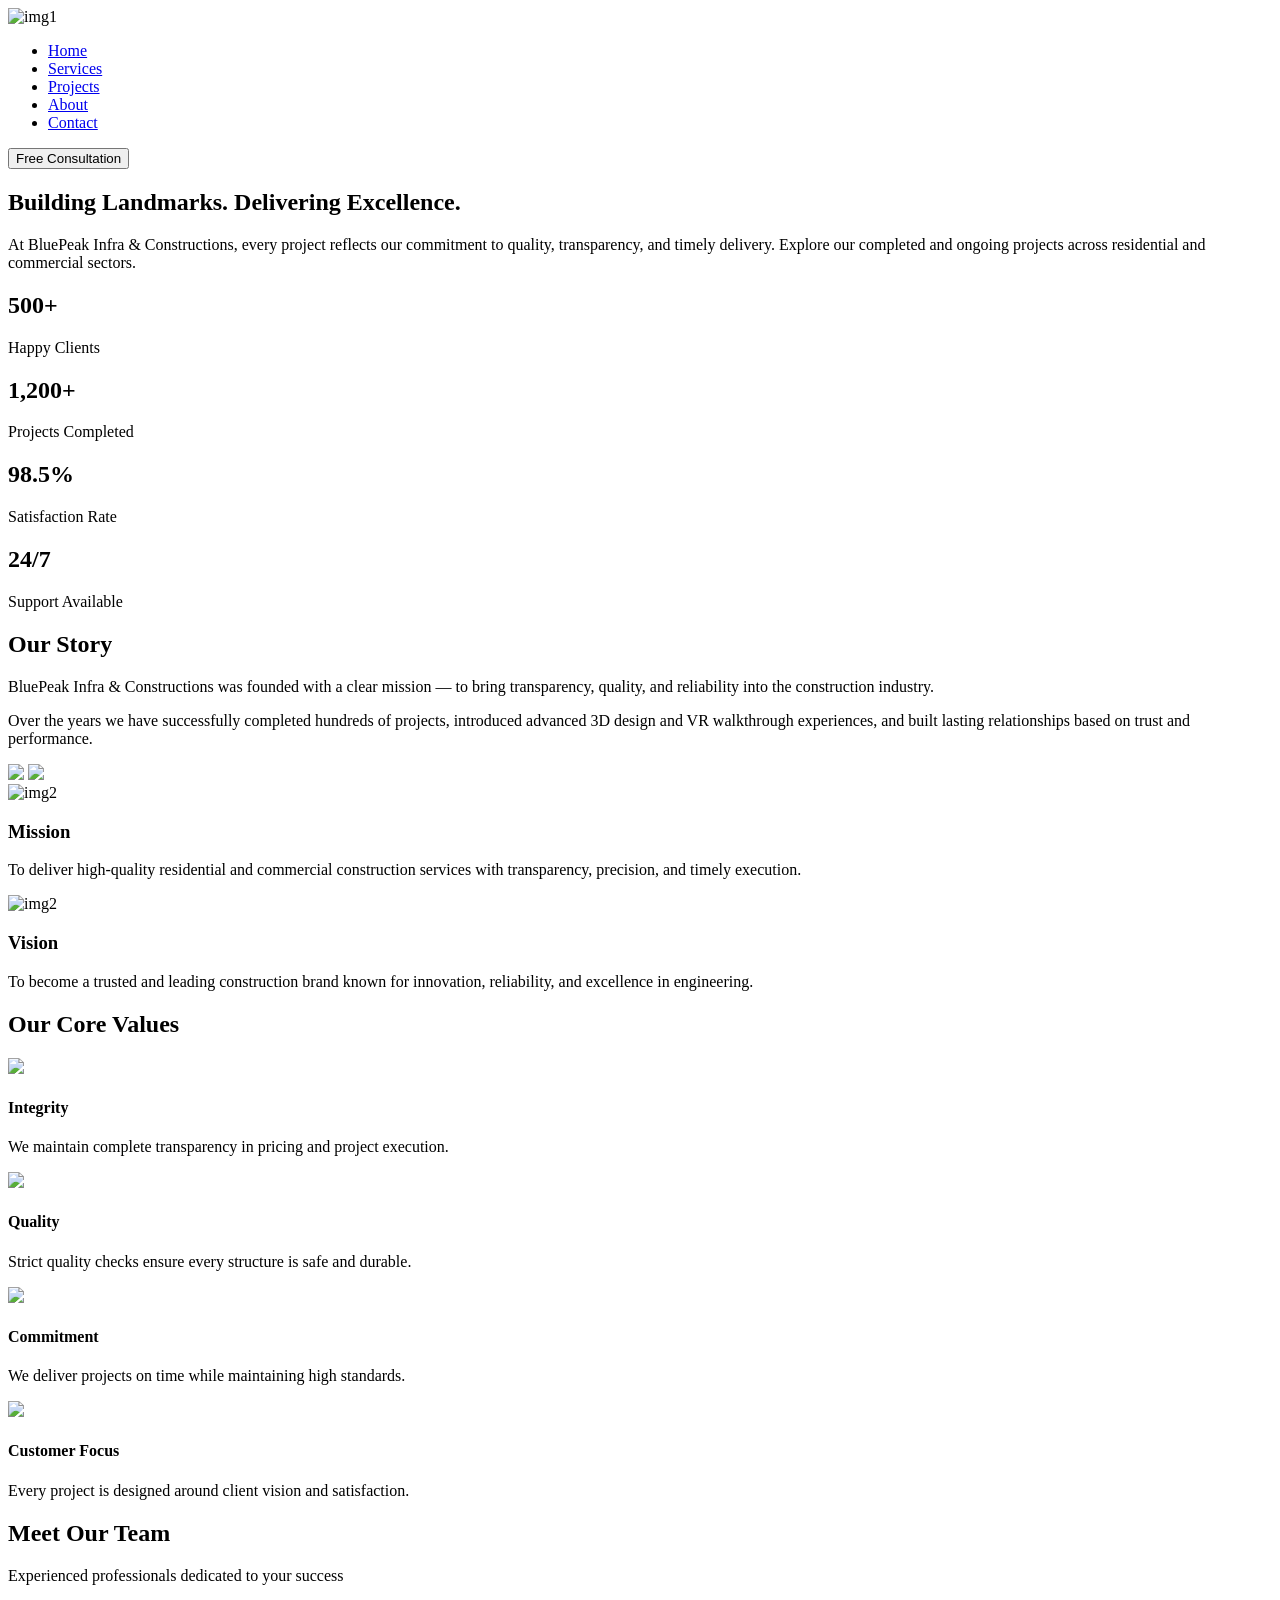
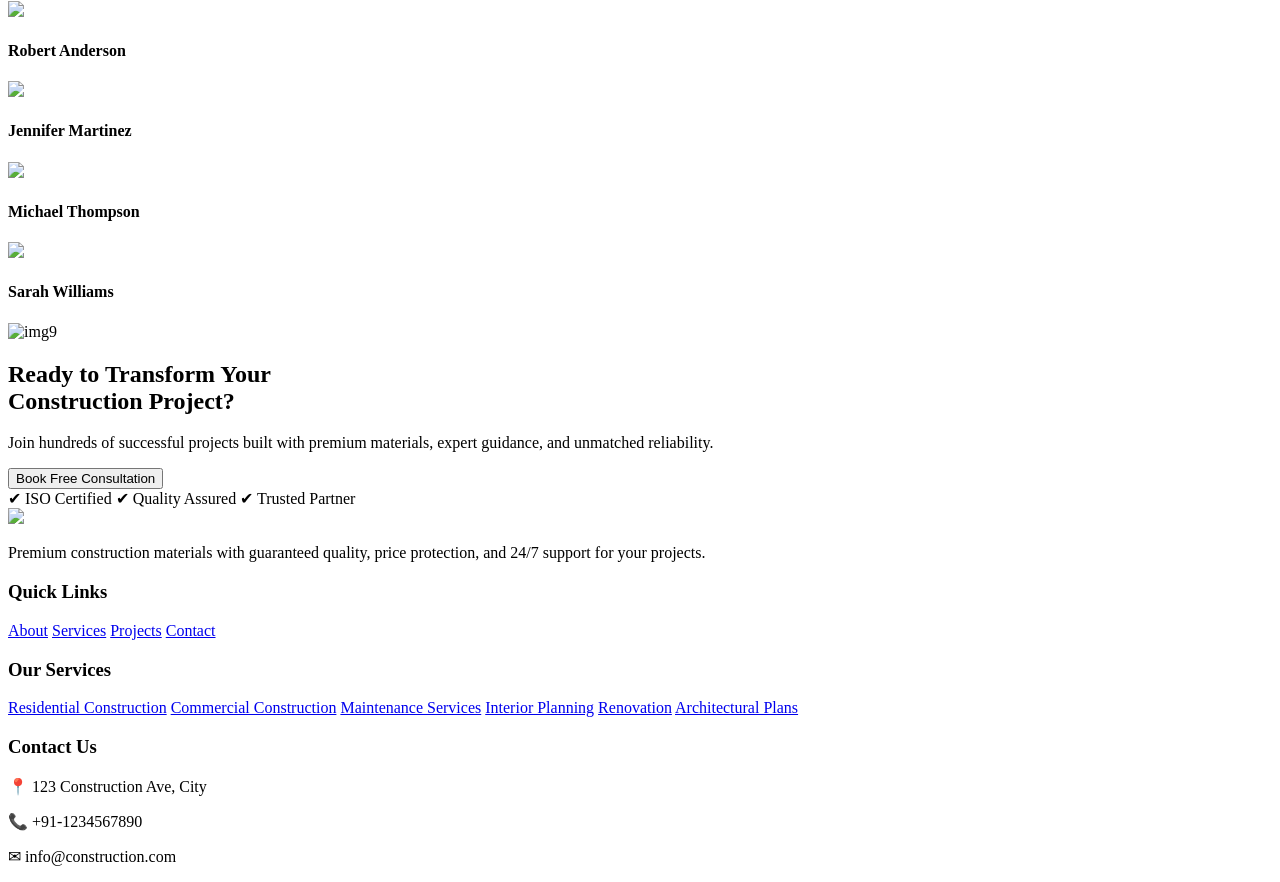
==== commit 2bf49eda: "Update about.html" ====
--- a/about.html
+++ b/about.html
@@ -7,8 +7,7 @@
   <link rel="preconnect" href="https://fonts.googleapis.com">
 <link rel="preconnect" href="https://fonts.gstatic.com" crossorigin>
 <link href="https://fonts.googleapis.com/css2?family=Oswald:wght@200..700&display=swap" rel="stylesheet">
-<link rel="stylesheet" href="/Assets/css/style.css">
-<link rel="stylesheet" href="/css/style.css">
+<link rel="stylesheet" href="/CSS/style.CSS">
 <link rel="stylesheet" href="/images/image.png">
 </head>
 
@@ -18,14 +17,14 @@
 <header>
 
   <div class="overall">
-       <nav>
+        <nav>
     <img src="/Assets/css/images/image1.png" alt="img1">
     <ul>
-      <li><a href="/Assets/index.html">Home</a></li>
-      <li><a href="/Assets/services.html">Services</a></li>
-      <li><a href="/Assets/projects.html">Projects</a></li>
-      <li><a href="/Assets/about.html">About</a></li>
-      <li><a href="/Assets/contact.html">Contact</a></li>
+      <li><a href="/index.html">Home</a></li>
+      <li><a href="/services.html">Services</a></li>
+      <li><a href="/projects.html">Projects</a></li>
+      <li><a href="/about.html">About</a></li>
+      <li><a href="/contact.html">Contact</a></li>
       </ul>
     <button class="consult-btn">Free Consultation</button>
      </nav>
